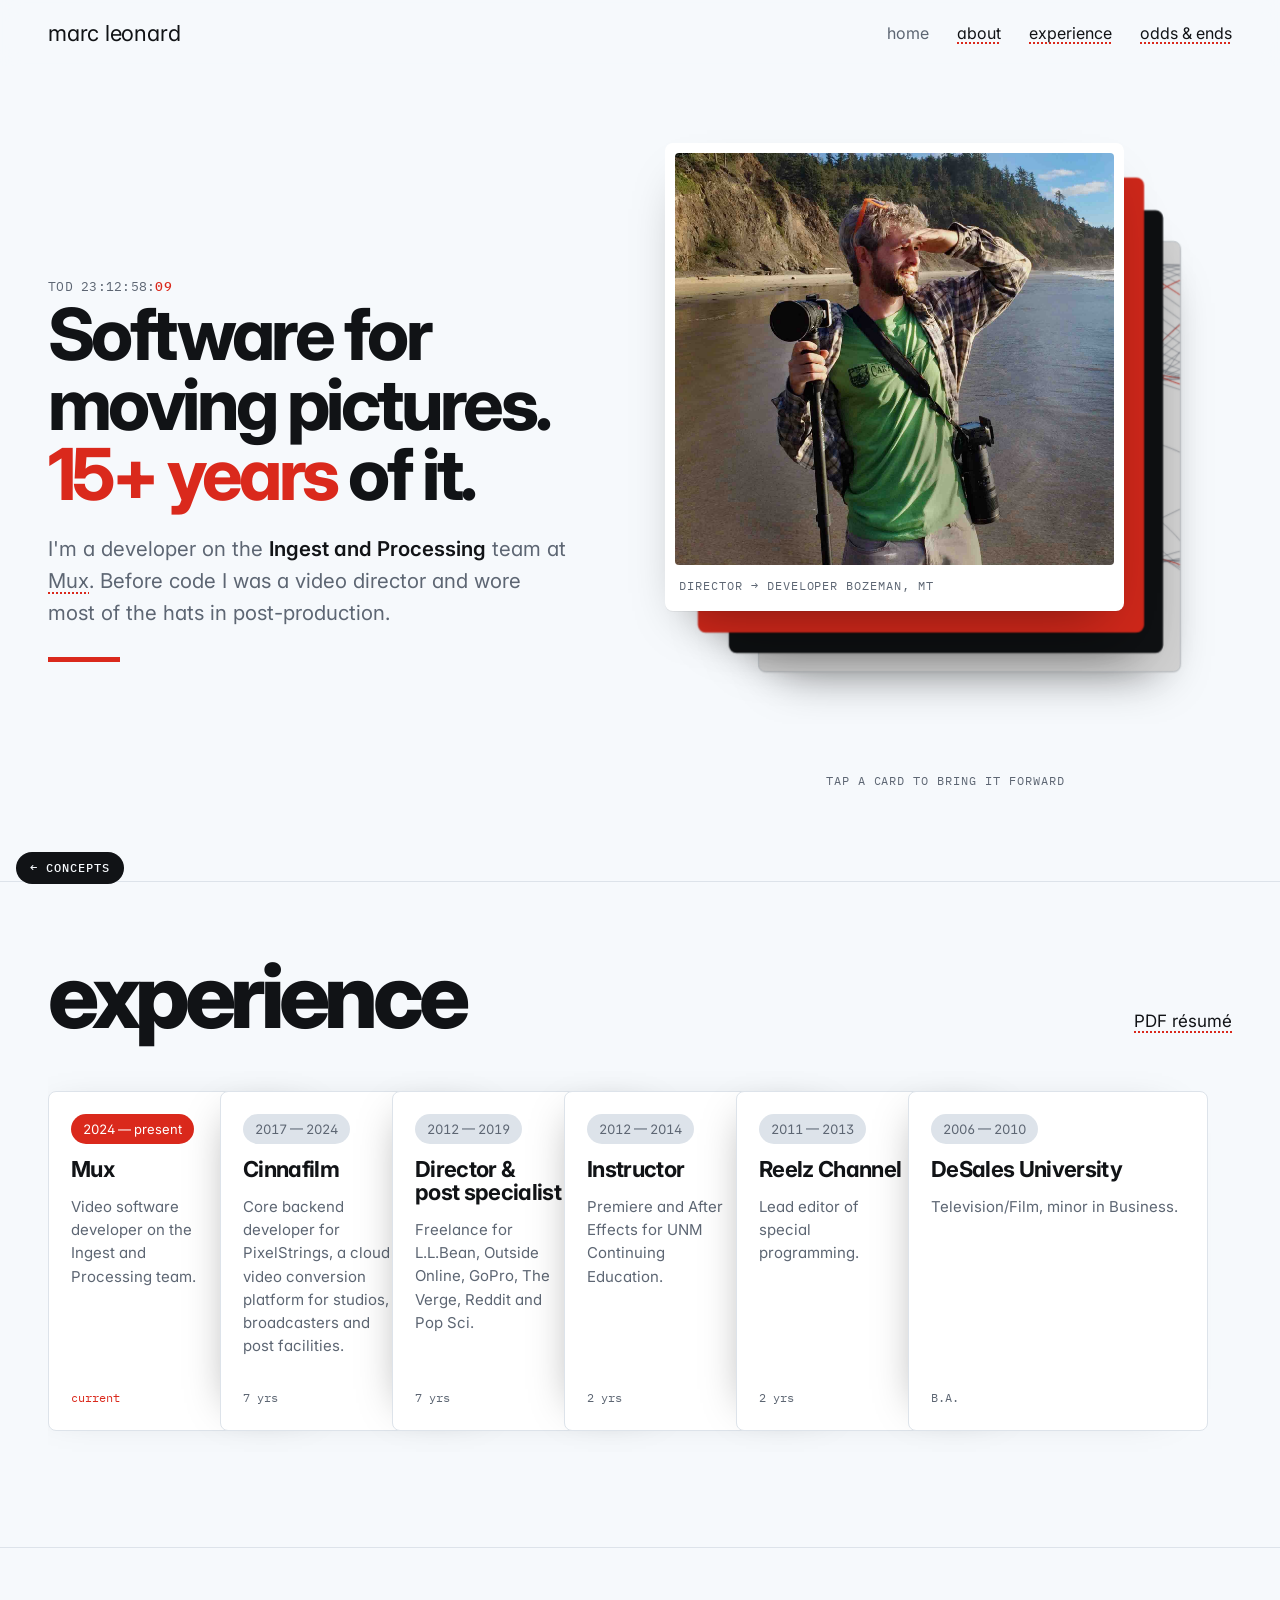
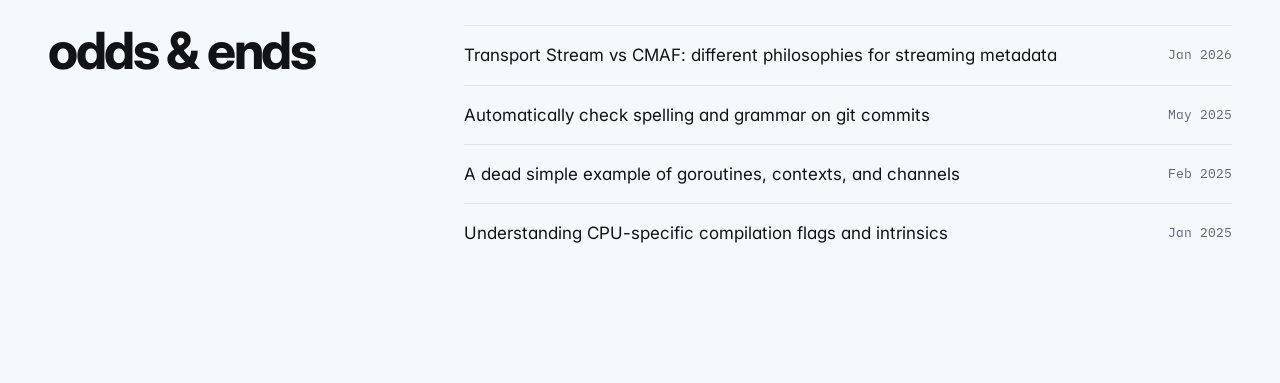
==== designs/deck.html @ 14e4eeb8 "Add three redesign concepts (Stack, Deck, Grid) under designs/ Standalone HTML mockups using the sit" ====
<!doctype html>
<html lang="en">
<head>
<meta charset="utf-8">
<meta name="viewport" content="width=device-width, initial-scale=1, viewport-fit=cover">
<title>Deck · marc leonard</title>
<link rel="preconnect" href="https://fonts.googleapis.com">
<link rel="preconnect" href="https://fonts.gstatic.com" crossorigin>
<link rel="stylesheet" href="https://fonts.googleapis.com/css2?family=Inter:opsz,wght@14..32,300..900&family=IBM+Plex+Mono:wght@400;500&display=swap">
<link rel="stylesheet" href="shared.css">
<style>
/* Concept B — Deck: a cascade of big project cards that slowly shuffles itself,
   and a career laid out as overlapping index cards that fan open on hover. */

.hero { padding-block: clamp(28px, 6vw, 80px) clamp(48px, 7vw, 100px); }
.hero .wrap { display: grid; grid-template-columns: 1fr 1.05fr; gap: clamp(32px, 5vw, 80px); align-items: center; }
.hero .wrap > * { min-width: 0; }
.hello .label { display: block; margin-bottom: 20px; }
.hello h1 { font-size: clamp(40px, 5.6vw, 80px); font-weight: 750; letter-spacing: -0.05em; line-height: .98; }
.hello h1 em { font-style: normal; color: var(--red); }
.hello p { margin-top: 24px; font-size: clamp(18px, 1.6vw, 21px); max-width: 40ch; color: var(--muted); }
.hello p strong { color: var(--ink); font-weight: 600; }
.hello .rule { width: 72px; height: 5px; background: var(--red); margin: 28px 0 0; }

/* ---------- deck ---------- */
.deck-wrap { perspective: 1400px; }
.deck {
  position: relative; aspect-ratio: 1 / 1.02; max-width: 560px; margin-inline: auto;
  transform: rotateX(var(--rx, 0deg)) rotateY(var(--ry, 0deg));
  transform-style: preserve-3d; transition: transform .6s cubic-bezier(.2,.8,.2,1);
}
.card {
  --slot: 0;
  position: absolute; inset: 0 auto auto 0; width: 82%; height: 82%;
  border-radius: 8px; overflow: hidden; cursor: pointer;
  transform: translate3d(calc(var(--slot) * 5.6%), calc(var(--slot) * 5.6%), calc(var(--slot) * -40px));
  z-index: calc(10 - var(--slot));
  box-shadow: 0 1px 0 rgb(0 0 0 / .05), 0 24px 50px -24px rgb(0 0 0 / .4);
  transition: transform .8s cubic-bezier(.2,.8,.2,1), filter .8s;
  filter: brightness(calc(1 - var(--slot) * .06));
  display: flex; flex-direction: column; justify-content: space-between;
  padding: clamp(16px, 2.4vw, 26px);
  border: 0; text-align: left; font: inherit; color: inherit;
}
.card.leaving { transform: translate3d(-18%, 8%, 40px) rotate(-4deg); }
.card .top { display: flex; justify-content: space-between; gap: 12px; align-items: baseline; position: relative; z-index: 1; }
.card h3 { font-size: clamp(26px, 3.2vw, 42px); font-weight: 750; letter-spacing: -0.04em; line-height: 1; position: relative; z-index: 1; }
.card .sub { font-size: 15px; opacity: .8; margin-top: 8px; position: relative; z-index: 1; }

.c-photo { background: var(--card); padding: 10px 10px 16px; }
.c-photo img { width: 100%; flex: 1; min-height: 0; object-fit: cover; object-position: 50% 28%; border-radius: 4px; }
.c-photo .cap { display: flex; justify-content: space-between; padding: 12px 4px 0; gap: 8px; }

.c-tct { background: var(--red); color: var(--on-red); }
.c-tct .readout { font-family: var(--mono); font-variant-numeric: tabular-nums; font-size: clamp(15px, 2vw, 22px); line-height: 1.6; }
.c-tct .readout .sum { border-top: 2px solid currentColor; display: inline-block; padding-top: 4px; margin-top: 4px; font-weight: 500; }

.c-av { background: var(--ink); color: var(--paper); }
.c-av .bins { display: grid; grid-template-columns: repeat(4, 1fr); gap: 6px; }
.c-av .bins span { aspect-ratio: 16 / 9; border-radius: 2px; background: color-mix(in srgb, var(--paper) 14%, transparent); position: relative; overflow: hidden; }
.c-av .bins span:nth-child(3n+1) { background: color-mix(in srgb, var(--red) 70%, transparent); }
.c-av .bins span::after { content: ""; position: absolute; inset: 0; background: linear-gradient(90deg, transparent, rgb(255 255 255 / .18), transparent); transform: translateX(-100%); animation: sweep 3.2s infinite; animation-delay: calc(var(--d, 0) * 120ms); }
@keyframes sweep { to { transform: translateX(100%); } }
.c-av .fname { font-family: var(--mono); font-size: 12px; opacity: .7; }

.c-ld { background: var(--card); color: var(--ink); border: 1px solid var(--line); }
.c-ld canvas { position: absolute; inset: 0; width: 100%; height: 100%; }

.deck-hint { text-align: center; margin-top: clamp(24px, 6vw, 18px); padding-top: 6%; }

/* ---------- experience: overlapping index cards ---------- */
.exp { padding-block: clamp(40px, 6vw, 80px); border-top: 1px solid var(--line); }
.exp-head { display: flex; justify-content: space-between; align-items: end; gap: 16px; flex-wrap: wrap; margin-bottom: 36px; }
.exp-head h2 { font-size: clamp(40px, 7vw, 104px); font-weight: 800; letter-spacing: -0.06em; line-height: .85; }
.fan-scroll { overflow-x: auto; padding: 20px 0 40px; scrollbar-width: thin; }
.fan { display: flex; padding-right: 200px; width: max-content; }
.job {
  flex: 0 0 300px; min-height: 340px; margin-left: -128px;
  background: var(--card); border: 1px solid var(--line); border-radius: 8px;
  padding: 22px; display: flex; flex-direction: column; gap: 14px;
  box-shadow: -18px 0 40px -28px rgb(0 0 0 / .35);
  transition: transform .5s cubic-bezier(.2,.8,.2,1);
  position: relative;
}
.job:first-child { margin-left: 0; }
.job > * { max-width: 150px; }
.job:last-child > * { max-width: none; }
.job:hover, .job:focus-within { transform: translateY(-14px); }
.job:hover ~ .job, .job:focus-within ~ .job { transform: translateX(150px); }
.pill { align-self: flex-start; font-size: 13px; padding: 5px 12px; border-radius: 999px; background: var(--line); color: var(--muted); font-variant-numeric: tabular-nums; }
.job.current .pill { background: var(--red); color: var(--on-red); }
.job h3 { font-size: 22px; font-weight: 700; letter-spacing: -0.03em; line-height: 1.05; }
.job p { font-size: 15px; color: var(--muted); }
.job .idx { margin-top: auto; font-family: var(--mono); font-size: 12px; color: var(--muted); }
.job.current .idx { color: var(--red); }

.writing { padding-block: clamp(40px, 6vw, 80px) 120px; border-top: 1px solid var(--line); }
.writing .wrap { display: grid; grid-template-columns: 1fr 2fr; gap: 32px; }
.writing .wrap > * { min-width: 0; }
.writing h2 { font-size: clamp(32px, 4vw, 52px); font-weight: 750; letter-spacing: -0.045em; line-height: 1; }
.writing ol { list-style: none; margin: 0; padding: 0; }
.writing li a { display: flex; gap: 20px; justify-content: space-between; padding: 16px 0; border-top: 1px solid var(--line); text-decoration: none; transition: padding .35s cubic-bezier(.2,.8,.2,1), color .2s; }
.writing li a:hover { padding-left: 12px; color: var(--red); }
.writing li .d { font-family: var(--mono); font-size: 13px; color: var(--muted); white-space: nowrap; padding-top: 3px; }

@media (max-width: 820px) {
  .hero .wrap { grid-template-columns: 1fr; }
  .deck { max-width: 420px; }
  .writing .wrap { grid-template-columns: 1fr; }
}
@media (max-width: 560px) {
  .fan-scroll { overflow: visible; }
  .fan { flex-direction: column; width: auto; padding-right: 0; }
  .job { flex: none; min-height: 0; margin-left: 0; margin-top: -40px; box-shadow: 0 -14px 30px -22px rgb(0 0 0 / .35); }
  .job:first-child { margin-top: 0; }
  .job:hover ~ .job, .job:focus-within ~ .job { transform: none; }
  .job .idx { margin-top: 8px; }
  .job > * { max-width: none; }
}
@media (prefers-reduced-motion: reduce) { .deck { transform: none; } }
</style>
</head>
<body>

<header class="site-head">
  <div class="wrap">
    <div class="logo">marc leonard</div>
    <nav><span>home</span><a href="#">about</a><a href="#">experience</a><a href="#">odds &amp; ends</a></nav>
  </div>
</header>

<section class="hero">
  <div class="wrap">
    <div class="hello">
      <span class="tc" data-tc></span>
      <h1>Software for moving pictures. <em>15+ years</em> of it.</h1>
      <p>I'm a developer on the <strong>Ingest and Processing</strong> team at <a href="https://mux.com">Mux</a>. Before code I was a video director and wore most of the hats in post-production.</p>
      <div class="rule"></div>
    </div>

    <div class="deck-wrap">
      <div class="deck" id="deck">
        <button class="card c-photo" aria-label="Photo of Marc">
          <img src="img/me_2.jpg" alt="">
          <div class="cap"><span class="label">director → developer</span><span class="label">Bozeman, MT</span></div>
        </button>
        <button class="card c-tct" aria-label="TimecodeTool">
          <div class="top"><span class="label" style="color:inherit">side project · 2024</span><span class="label" style="color:inherit">cli</span></div>
          <div class="readout" id="tct">01:00:00:00<br>+ 00:00:10:12<br><span class="sum">= 01:00:10:12</span></div>
          <div><h3>TimecodeTool</h3><div class="sub">Validate timecode. Calculate spans.</div></div>
        </button>
        <button class="card c-av" aria-label="Asset Veranda">
          <div class="top"><span class="label" style="color:inherit">side project · 2023</span><span class="fname">A001_C003.mov</span></div>
          <div class="bins">
            <span style="--d:0"></span><span style="--d:1"></span><span style="--d:2"></span><span style="--d:3"></span>
            <span style="--d:4"></span><span style="--d:5"></span><span style="--d:6"></span><span style="--d:7"></span>
          </div>
          <div><h3>Asset Veranda</h3><div class="sub">Media asset management for producers and editors.</div></div>
        </button>
        <button class="card c-ld" aria-label="LineDream">
          <canvas id="ld"></canvas>
          <div class="top"><span class="label">side project · 2020</span><span class="label">python</span></div>
          <div><h3>LineDream</h3><div class="sub">Generative art for pen plotters.</div></div>
        </button>
      </div>
      <div class="deck-hint label">tap a card to bring it forward</div>
    </div>
  </div>
</section>

<section class="exp">
  <div class="wrap">
    <div class="exp-head">
      <h2>experience</h2>
      <a href="https://marcrleonard.com/resume">PDF résumé</a>
    </div>
    <div class="fan-scroll">
      <div class="fan">
        <article class="job current" tabindex="0"><span class="pill">2024 — present</span><h3>Mux</h3><p>Video software developer on the Ingest and Processing team.</p><span class="idx">current</span></article>
        <article class="job" tabindex="0"><span class="pill">2017 — 2024</span><h3>Cinnafilm</h3><p>Core backend developer for PixelStrings, a cloud video conversion platform for studios, broadcasters and post facilities.</p><span class="idx">7 yrs</span></article>
        <article class="job" tabindex="0"><span class="pill">2012 — 2019</span><h3>Director &amp; post specialist</h3><p>Freelance for L.L.Bean, Outside Online, GoPro, The Verge, Reddit and Pop Sci.</p><span class="idx">7 yrs</span></article>
        <article class="job" tabindex="0"><span class="pill">2012 — 2014</span><h3>Instructor</h3><p>Premiere and After Effects for UNM Continuing Education.</p><span class="idx">2 yrs</span></article>
        <article class="job" tabindex="0"><span class="pill">2011 — 2013</span><h3>Reelz Channel</h3><p>Lead editor of special programming.</p><span class="idx">2 yrs</span></article>
        <article class="job" tabindex="0"><span class="pill">2006 — 2010</span><h3>DeSales University</h3><p>Television/Film, minor in Business.</p><span class="idx">B.A.</span></article>
      </div>
    </div>
  </div>
</section>

<section class="writing">
  <div class="wrap">
    <h2>odds &amp; ends</h2>
    <ol>
      <li><a href="https://marcrleonard.com/blog/2026/1/cmaf-vs-ts-metadata"><span>Transport Stream vs CMAF: different philosophies for streaming metadata</span><span class="d">Jan 2026</span></a></li>
      <li><a href="https://marcrleonard.com/blog/2025/5/pre-commit-hooks-spell-grammar"><span>Automatically check spelling and grammar on git commits</span><span class="d">May 2025</span></a></li>
      <li><a href="https://marcrleonard.com/blog/2025/2/dead-simple-goroutines-contexts-channels"><span>A dead simple example of goroutines, contexts, and channels</span><span class="d">Feb 2025</span></a></li>
      <li><a href="https://marcrleonard.com/blog/2025/1/understanding-cpu-specific-compilation-flags-and-intrinsics"><span>Understanding CPU-specific compilation flags and intrinsics</span><span class="d">Jan 2025</span></a></li>
    </ol>
  </div>
</section>

<a class="back" href="index.html">← concepts</a>

<script src="shared.js"></script>
<script>
(function () {
  const reduce = matchMedia("(prefers-reduced-motion: reduce)").matches;
  const deck = document.getElementById("deck");
  let order = [...deck.querySelectorAll(".card")];
  const layout = () => order.forEach((c, i) => c.style.setProperty("--slot", i));
  layout();

  // send the front card to the back
  function cycle() {
    const top = order[0];
    top.classList.add("leaving");
    setTimeout(() => { top.classList.remove("leaving"); order.push(order.shift()); layout(); }, 420);
  }
  let timer = reduce ? null : setInterval(cycle, 4200);
  order.forEach((c) => c.addEventListener("click", () => {
    clearInterval(timer); timer = null;
    if (order[0] === c) { cycle(); return; }
    order = [c, ...order.filter((x) => x !== c)]; layout();
  }));

  // subtle tilt toward the pointer
  if (!reduce && matchMedia("(pointer: fine)").matches) {
    deck.parentElement.addEventListener("pointermove", (e) => {
      const r = deck.getBoundingClientRect();
      const x = (e.clientX - r.left) / r.width - .5, y = (e.clientY - r.top) / r.height - .5;
      deck.style.setProperty("--ry", (x * 8).toFixed(2) + "deg");
      deck.style.setProperty("--rx", (y * -6).toFixed(2) + "deg");
    });
    deck.parentElement.addEventListener("pointerleave", () => { deck.style.setProperty("--ry", "0deg"); deck.style.setProperty("--rx", "0deg"); });
  }

  // TimecodeTool card: a span that keeps adding at 24fps
  const tct = document.getElementById("tct");
  const fmt = (f) => { const p = (n) => String(n).padStart(2, "0"); return `${p(Math.floor(f / 86400))}:${p(Math.floor(f / 1440) % 60)}:${p(Math.floor(f / 24) % 60)}:${p(f % 24)}`; };
  let add = 252;
  if (!reduce) setInterval(() => { add = (add + 1) % 2000; tct.innerHTML = `01:00:00:00<br>+ ${fmt(add)}<br><span class="sum">= ${fmt(86400 + add)}</span>`; }, 1000 / 24);

  // LineDream card: plotter-style flow lines, drawn once per resize
  const cv = document.getElementById("ld");
  function draw() {
    const r = cv.getBoundingClientRect(), dpr = devicePixelRatio || 1;
    cv.width = r.width * dpr; cv.height = r.height * dpr;
    const g = cv.getContext("2d"); g.scale(dpr, dpr);
    const css = getComputedStyle(document.documentElement);
    g.lineWidth = 1;
    for (let k = 0; k < 46; k++) {
      g.strokeStyle = k % 9 === 0 ? css.getPropertyValue("--red") : css.getPropertyValue("--muted");
      g.globalAlpha = k % 9 === 0 ? .9 : .45;
      g.beginPath();
      let x = -10, y = r.height * .12 + k * (r.height * .5 / 46);
      g.moveTo(x, y);
      while (x < r.width + 10) {
        const a = Math.sin(x * .012 + k * .21) * .7 + Math.cos(y * .02) * .35;
        x += 4 * Math.cos(a); y += 4 * Math.sin(a);
        g.lineTo(x, y);
      }
      g.stroke();
    }
  }
  draw(); addEventListener("resize", draw);
})();
</script>
</body>
</html>
---- designs/shared.css ----
/* Shared tokens for the redesign concepts.
   Keeps the current site's DNA: Inter, #DA291C, cool off-white paper, lowercase nav. */
:root {
  --paper: #f6f9fc;
  --card: #ffffff;
  --ink: #111316;
  --muted: #5d6673;
  --line: #dde3ea;
  --red: #da291c;
  --on-red: #ffffff;
  --sans: "Inter", "Helvetica Neue", Helvetica, Arial, sans-serif;
  --mono: "IBM Plex Mono", ui-monospace, "SF Mono", Menlo, monospace;
  --gutter: clamp(16px, 4vw, 48px);
  --max: 1280px;
  color-scheme: light;
}
@media (prefers-color-scheme: dark) {
  :root:not([data-theme="light"]) {
    --paper: #0e1013; --card: #171a1f; --ink: #eef1f4; --muted: #98a2ae; --line: #2a3038;
    --red: #e8392b; --on-red: #ffffff; color-scheme: dark;
  }
}
:root[data-theme="dark"] {
  --paper: #0e1013; --card: #171a1f; --ink: #eef1f4; --muted: #98a2ae; --line: #2a3038;
  --red: #e8392b; --on-red: #ffffff; color-scheme: dark;
}

* { box-sizing: border-box; }
html { -webkit-text-size-adjust: 100%; }
body {
  margin: 0;
  background: var(--paper);
  color: var(--ink);
  font: 400 17px/1.55 var(--sans);
  font-feature-settings: "ss01", "cv11";
  overflow-x: hidden;
}
img { max-width: 100%; display: block; }
h1, h2, h3 { text-wrap: balance; margin: 0; }
p { margin: 0; }

/* the existing site's link treatment: dotted red underline */
a { color: inherit; text-decoration: underline dotted var(--red); text-underline-offset: 4px; text-decoration-thickness: 2px; }
a:hover { text-decoration-style: solid; }
a:focus-visible, button:focus-visible { outline: 2px solid var(--red); outline-offset: 3px; border-radius: 2px; }

.wrap { max-width: var(--max); margin: 0 auto; padding-inline: var(--gutter); }

.site-head {
  position: sticky; top: env(safe-area-inset-top, 0px); z-index: 50;
  background: color-mix(in srgb, var(--paper) 82%, transparent);
  backdrop-filter: blur(10px); -webkit-backdrop-filter: blur(10px);
}
.site-head .wrap { display: flex; align-items: center; justify-content: space-between; gap: 16px; padding-block: 16px; flex-wrap: wrap; }
.site-head .logo { font-size: 22px; font-weight: 400; letter-spacing: -0.01em; }
.site-head nav { display: flex; gap: clamp(12px, 2.4vw, 28px); font-size: 16px; flex-wrap: wrap; }
.site-head nav span { color: var(--muted); }

/* running SMPTE timecode: the one detail only this person's site would have */
.tc { font-family: var(--mono); font-variant-numeric: tabular-nums; font-size: 13px; letter-spacing: 0.02em; color: var(--muted); }
.tc b { color: var(--red); font-weight: 500; }

.label { font-family: var(--mono); font-size: 12px; text-transform: uppercase; letter-spacing: 0.08em; color: var(--muted); }

.back {
  position: fixed; left: 16px; bottom: calc(16px + env(safe-area-inset-bottom, 0px)); z-index: 60;
  font: 500 12px/1 var(--mono); text-transform: uppercase; letter-spacing: .08em;
  background: var(--ink); color: var(--paper); text-decoration: none; padding: 10px 14px; border-radius: 999px;
}

@media (prefers-reduced-motion: reduce) {
  *, *::before, *::after { animation: none !important; transition: none !important; scroll-behavior: auto !important; }
}
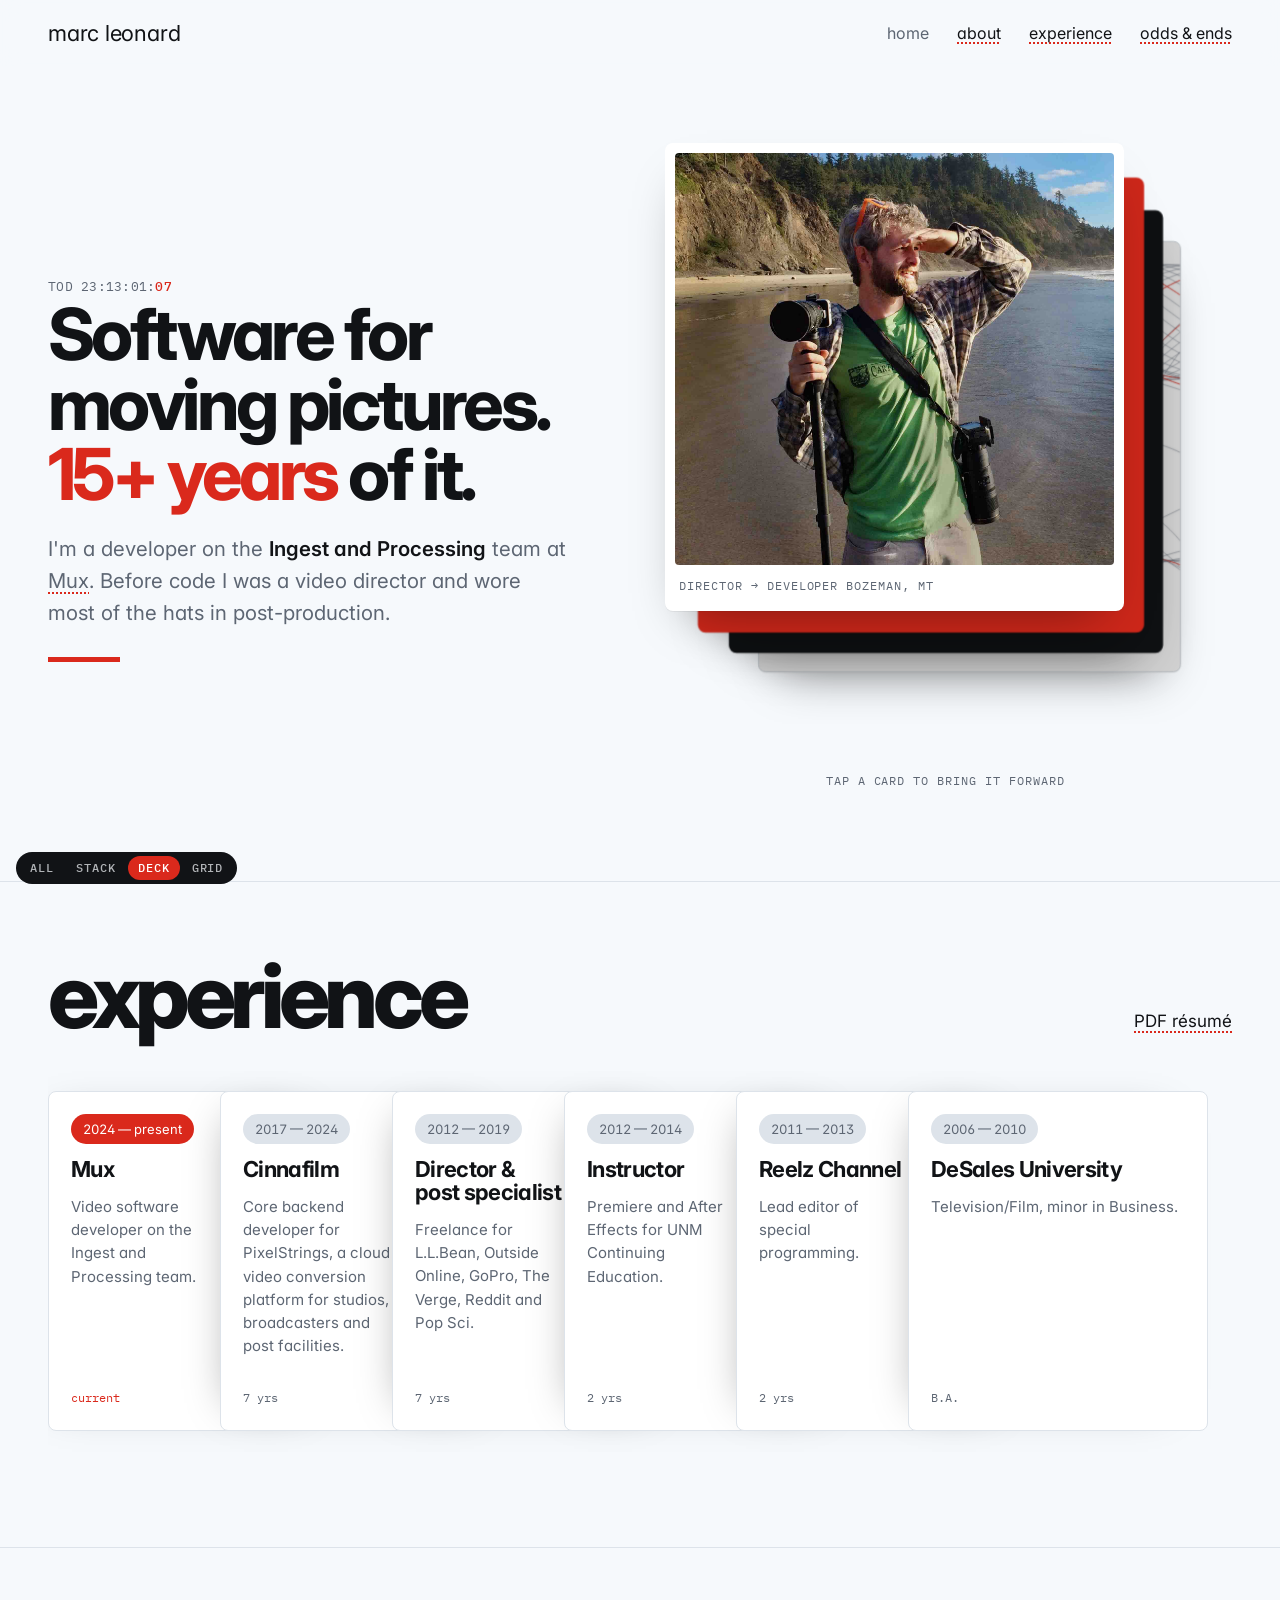
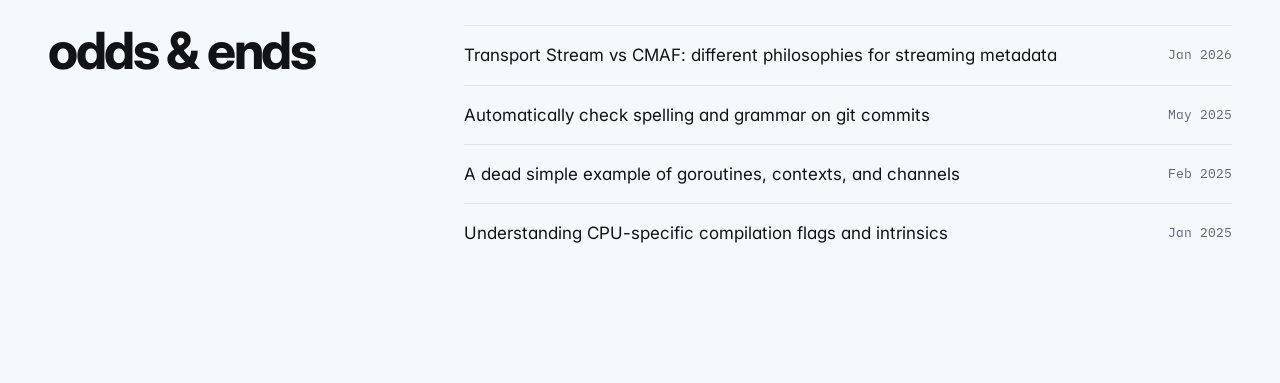
==== commit fd03f15e: "Add cross-document view transitions Live site: @view-transition in custom.css; header holds still, t" ====
--- a/designs/deck.html
+++ b/designs/deck.html
@@ -8,6 +8,7 @@
 <link rel="preconnect" href="https://fonts.gstatic.com" crossorigin>
 <link rel="stylesheet" href="https://fonts.googleapis.com/css2?family=Inter:opsz,wght@14..32,300..900&family=IBM+Plex+Mono:wght@400;500&display=swap">
 <link rel="stylesheet" href="shared.css">
+<script src="vt.js"></script>
 <style>
 /* Concept B — Deck: a cascade of big project cards that slowly shuffles itself,
    and a career laid out as overlapping index cards that fan open on hover. */
@@ -129,7 +130,7 @@
   </div>
 </header>
 
-<section class="hero">
+<section class="hero" style="view-transition-name: hero-deck">
   <div class="wrap">
     <div class="hello">
       <span class="tc" data-tc></span>
@@ -199,7 +200,7 @@
   </div>
 </section>
 
-<a class="back" href="index.html">← concepts</a>
+<nav class="switcher" aria-label="Concepts"><a href="index.html">all</a><a href="stack.html">stack</a><span aria-current="page">deck</span><a href="grid.html">grid</a></nav>
 
 <script src="shared.js"></script>
 <script>
--- a/designs/shared.css
+++ b/designs/shared.css
@@ -62,12 +62,47 @@
 
 .label { font-family: var(--mono); font-size: 12px; text-transform: uppercase; letter-spacing: 0.08em; color: var(--muted); }
 
-.back {
+.back, .switcher {
   position: fixed; left: 16px; bottom: calc(16px + env(safe-area-inset-bottom, 0px)); z-index: 60;
   font: 500 12px/1 var(--mono); text-transform: uppercase; letter-spacing: .08em;
   background: var(--ink); color: var(--paper); text-decoration: none; padding: 10px 14px; border-radius: 999px;
 }
 
+.switcher { display: flex; gap: 2px; padding: 4px; }
+.switcher a, .switcher span { padding: 6px 10px; border-radius: 999px; color: inherit; text-decoration: none; }
+.switcher a { opacity: .7; }
+.switcher a:hover { opacity: 1; }
+.switcher span { background: var(--red); color: var(--on-red); }
+
 @media (prefers-reduced-motion: reduce) {
   *, *::before, *::after { animation: none !important; transition: none !important; scroll-behavior: auto !important; }
 }
+
+/* ---------- page transitions (cross-document view transitions) ----------
+   Same-origin links animate between pages. The new page slides up over the
+   old one like another card landing on the stack; going back reverses it.
+   The header and the fixed pills keep their own names, so they hold still. */
+@view-transition { navigation: auto; }
+
+.site-head { view-transition-name: site-head; }
+.back, .switcher { view-transition-name: switcher; }
+.toggle { view-transition-name: grid-toggle; }
+
+::view-transition-group(root) { animation-duration: .6s; animation-timing-function: cubic-bezier(.2,.8,.2,1); }
+::view-transition-old(root) { animation: .6s cubic-bezier(.2,.8,.2,1) both vt-recede; }
+::view-transition-new(root) { animation: .6s cubic-bezier(.2,.8,.2,1) both vt-land; }
+html:active-view-transition-type(back)::view-transition-old(root) { animation-name: vt-lift; z-index: 2; }
+html:active-view-transition-type(back)::view-transition-new(root) { animation-name: vt-surface; z-index: 1; }
+
+@keyframes vt-recede { to { transform: scale(.94); opacity: .4; } }
+@keyframes vt-land { from { transform: translateY(100vh); box-shadow: 0 -30px 60px -20px rgb(0 0 0 / .3); } }
+@keyframes vt-lift { to { transform: translateY(100vh); } }
+@keyframes vt-surface { from { transform: scale(.94); opacity: .4; } }
+
+/* a thumbnail on the index morphs into the matching page's hero */
+::view-transition-group(*) { animation-duration: .6s; animation-timing-function: cubic-bezier(.2,.8,.2,1); }
+::view-transition-old(*), ::view-transition-new(*) { height: 100%; object-fit: cover; object-position: top; }
+
+@media (prefers-reduced-motion: reduce) {
+  ::view-transition-group(*), ::view-transition-old(*), ::view-transition-new(*) { animation: none !important; }
+}
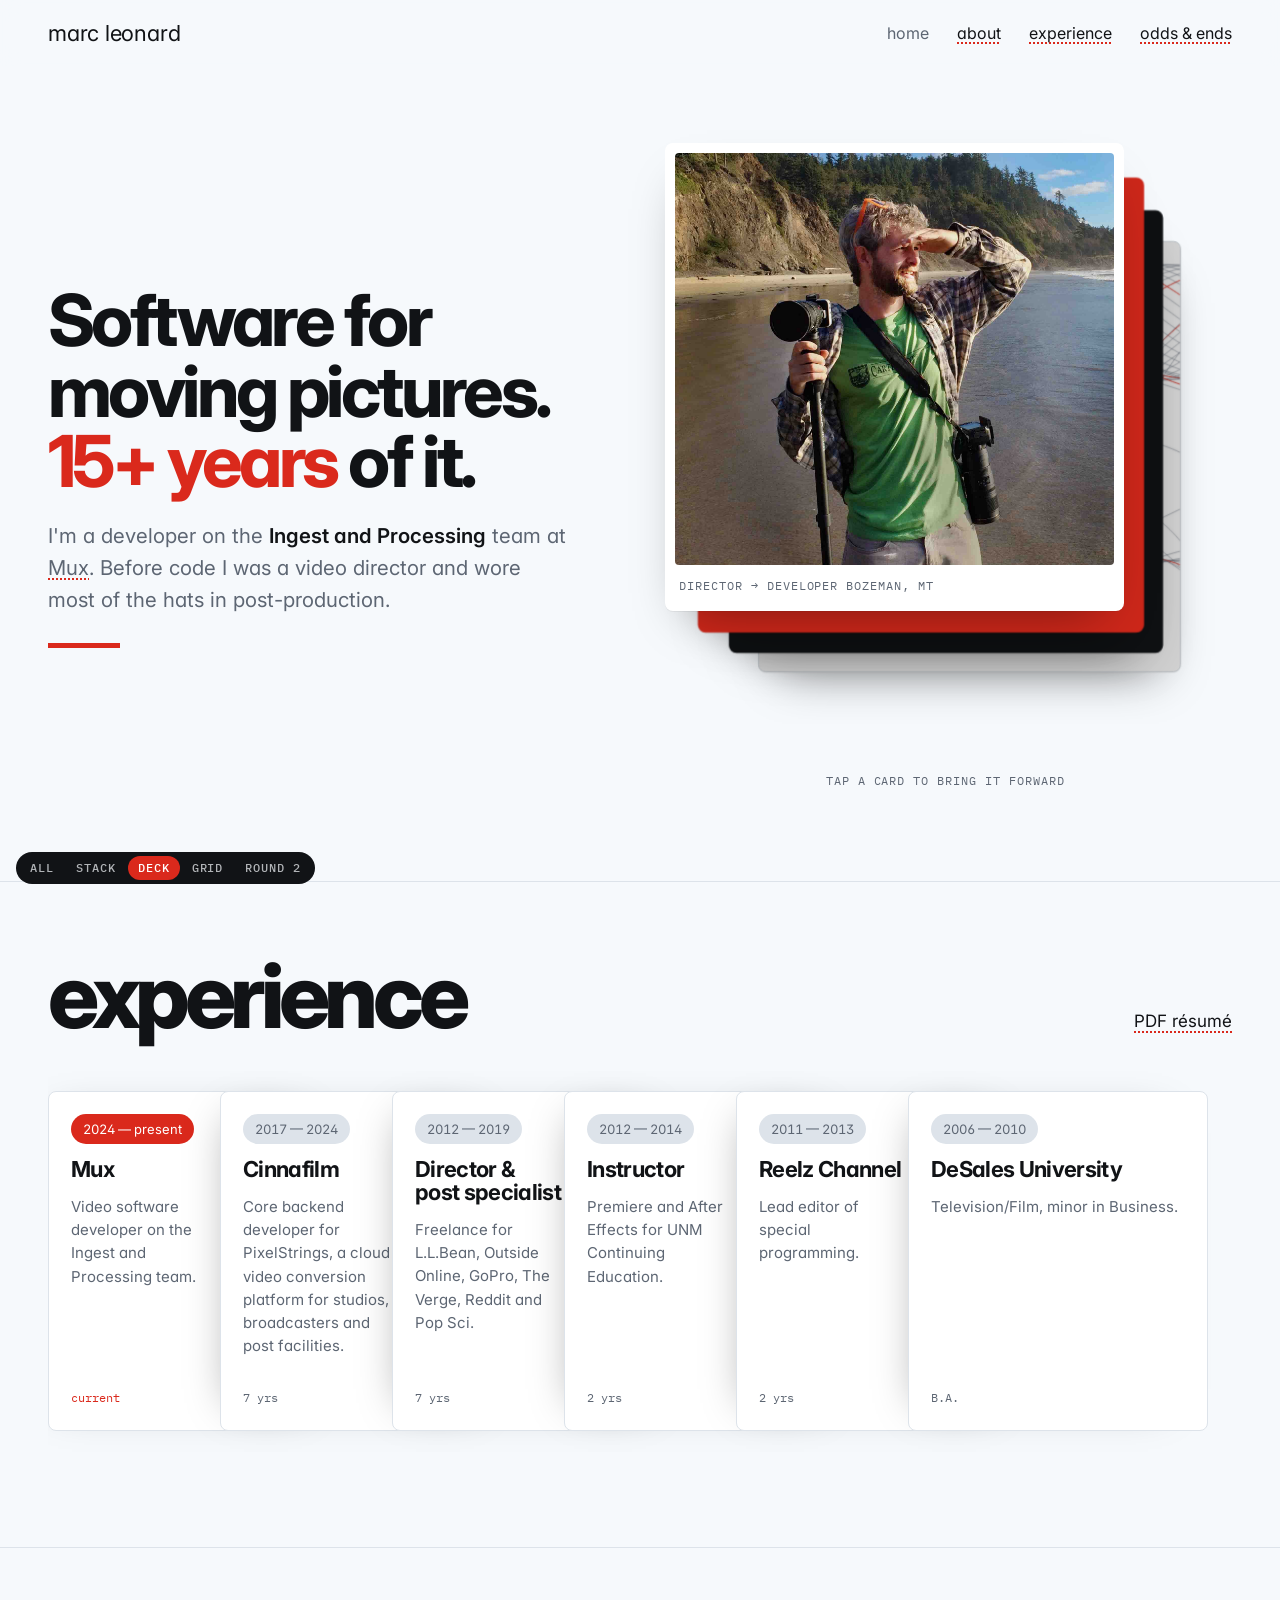
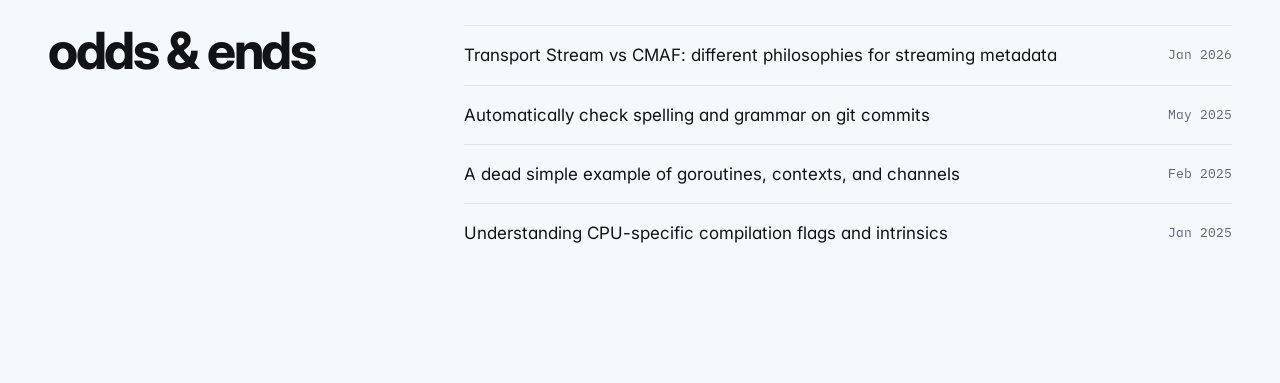
==== commit 6aff7217: "Add round 2 design; drop timecode and ticker from round 1 Round 2 keeps the hard-shadow hero cards a" ====
--- a/designs/deck.html
+++ b/designs/deck.html
@@ -133,7 +133,6 @@
 <section class="hero" style="view-transition-name: hero-deck">
   <div class="wrap">
     <div class="hello">
-      <span class="tc" data-tc></span>
       <h1>Software for moving pictures. <em>15+ years</em> of it.</h1>
       <p>I'm a developer on the <strong>Ingest and Processing</strong> team at <a href="https://mux.com">Mux</a>. Before code I was a video director and wore most of the hats in post-production.</p>
       <div class="rule"></div>
@@ -200,9 +199,8 @@
   </div>
 </section>
 
-<nav class="switcher" aria-label="Concepts"><a href="index.html">all</a><a href="stack.html">stack</a><span aria-current="page">deck</span><a href="grid.html">grid</a></nav>
-
-<script src="shared.js"></script>
+<nav class="switcher" aria-label="Concepts"><a href="index.html">all</a><a href="stack.html">stack</a><span aria-current="page">deck</span><a href="grid.html">grid</a><a href="v2.html">round 2</a></nav>
+
 <script>
 (function () {
   const reduce = matchMedia("(prefers-reduced-motion: reduce)").matches;
